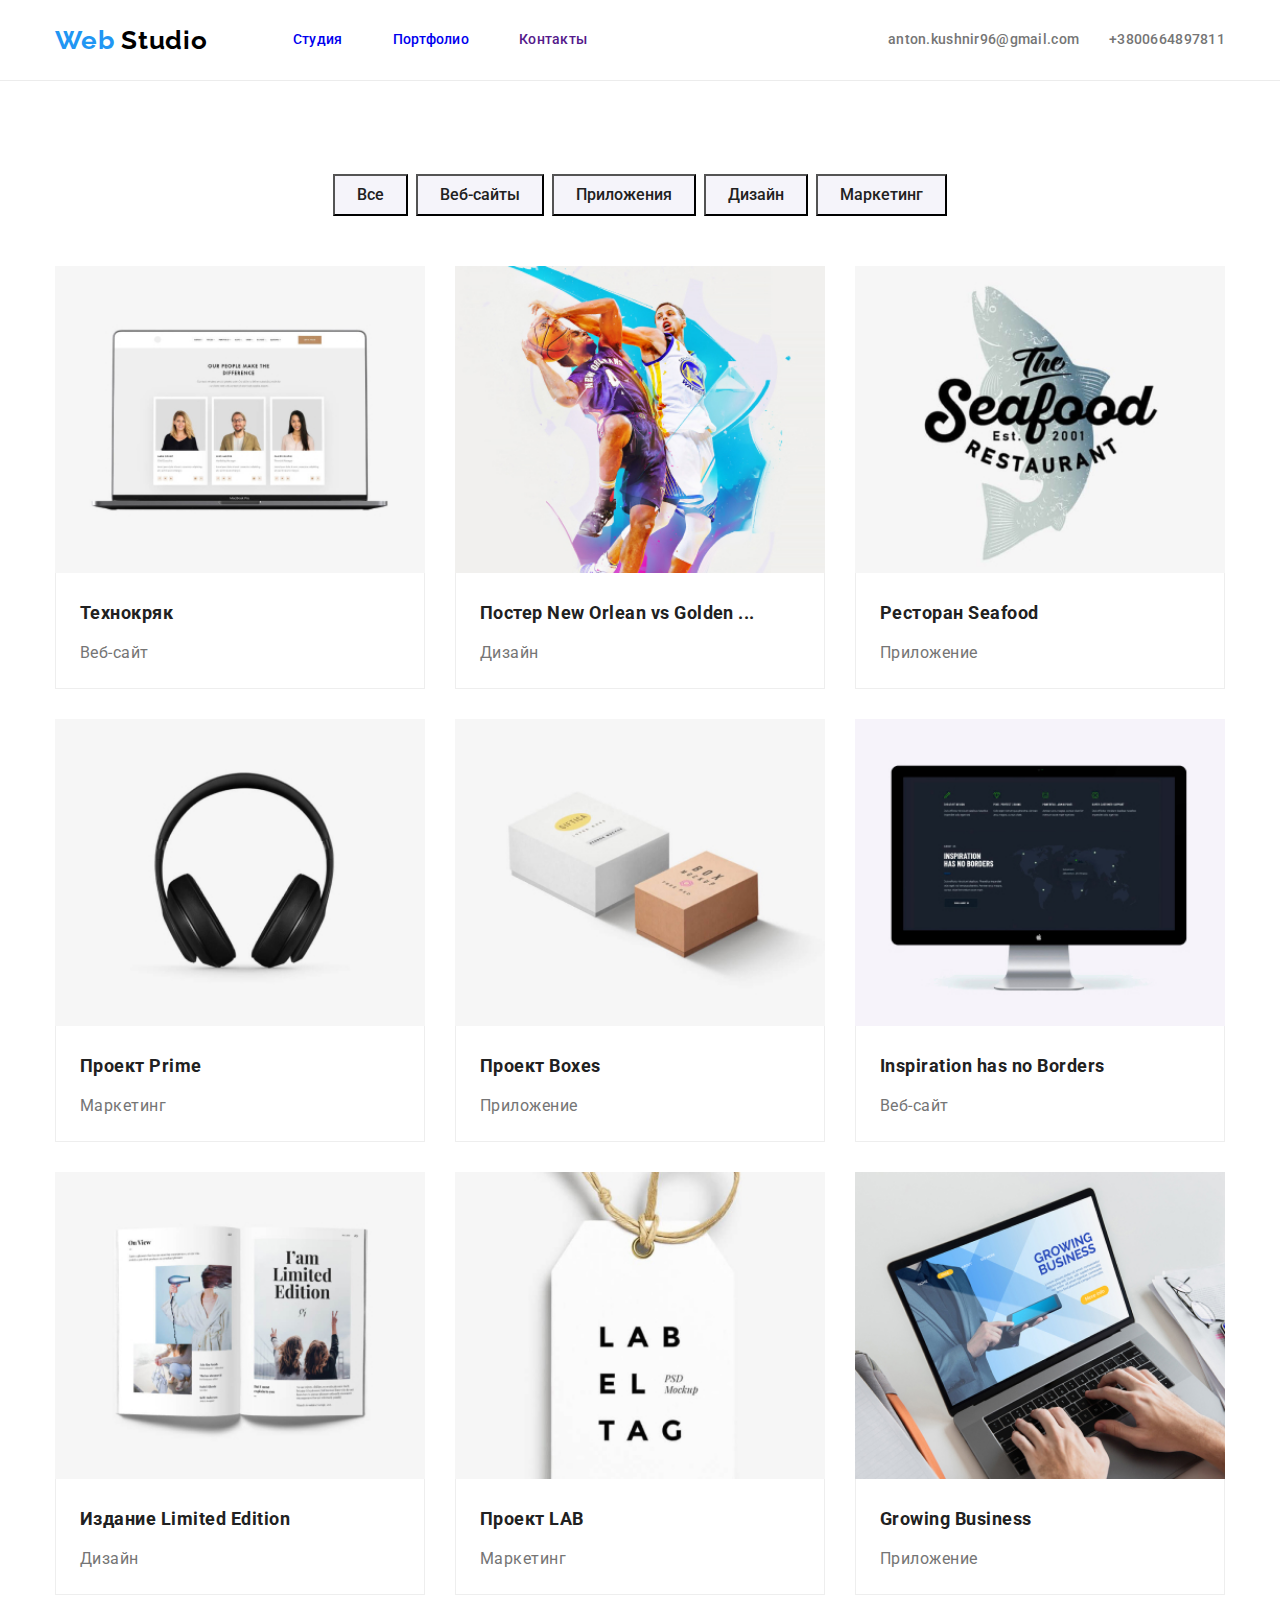
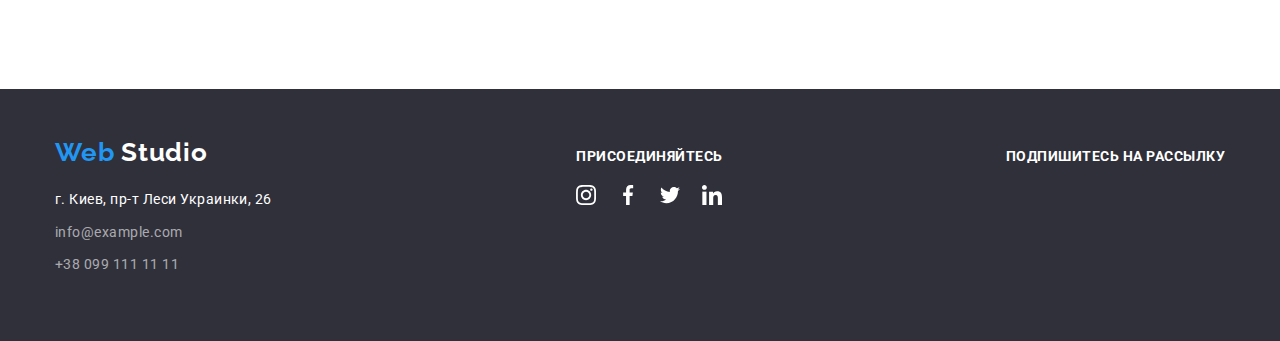
==== portfolio.html @ 488b1197 "commit header icon" ====
<!DOCTYPE html>
<html lang="ru">
  <head>
    <meta charset="UTF-8" />
    <meta name="viewport" content="width=device-width, initial-scale=1.0" />
    <title>Portfolio — WebStudio</title>
    <link
      href="https://fonts.googleapis.com/css2?family=Raleway:wght@700&family=Roboto:wght@400;500;700;900&display=swap"
      rel="stylesheet"
    />
    <link rel="stylesheet" href="./css/normalize.css" />
    <link rel="stylesheet" href="./css/style.css" />
  </head>
  <body>
    <header>
      <div class="container">
        <nav class="navigation">
          <a class="logo" href="./index.html" lang="en">
            Web <span class="logo-span">Studio</span>
          </a>
          <ul class="list navigation-list">
            <li class="item">
              <a class="navigation-items" href="./index.html">Студия</a>
            </li>
            <li class="item">
              <a class="navigation-items" href="portfolio.html">Портфолио</a>
            </li>
            <li class="item">
              <a class="navigation-items" href="">Контакты</a>
            </li>
          </ul>
        </nav>
        <ul class="list header-contacts-list">
          <li class="item">
            <a class="header-contacts" href="mailto:antonkushnir96@gmail.com">
              anton.kushnir96@gmail.com
            </a>
          </li>
          <li class="item">
            <a class="header-contacts" href="tel:+3800664897811">
              +3800664897811
            </a>
          </li>
        </ul>
      </div>
    </header>
    <main class="container">
      <section class="nav-button">
        <h1 hidden>Примеры работ.</h1>
        <ul class="list button-list">
          <li class="item">
            <button class="secondary-button" type="button">Все</button>
          </li>
          <li class="item">
            <button class="secondary-button" type="button">Веб-сайты</button>
          </li>
          <li class="item">
            <button class="secondary-button" type="button">Приложения</button>
          </li>
          <li class="item">
            <button class="secondary-button" type="button">Дизайн</button>
          </li>
          <li class="item">
            <button class="secondary-button" type="button">Маркетинг</button>
          </li>
        </ul>
      </section>
      <section class="portfolio-item">
        <ul class="list card-portfolio">
          <li class="card">
            <a href="">
              <img
                src="./image/portfolio.jpg"
                alt="Лого проекта"
                width="370"
                height="294"
              />
              <div class="bottom-card">
                <h2 class="portfolio-section">Технокряк</h2>
                <p class="portfolio-description">Веб-сайт</p>
              </div>
              <p class="detailed-description" hidden>
                Технокряк это современная площадка распространения коронавируса.
                Компании используют эту платформу для цифрового шпионажа и атак
                на защищённые сервера конкурентов.
              </p>
            </a>
          </li>
          <li class="card">
            <a href="">
              <img
                src="./image/portfolio2.jpg"
                alt="Лого проекта"
                width="370"
                height="294"
              />
              <div class="bottom-card">
                <h2 class="portfolio-section">
                  Постер <span lang="en">New Orlean vs Golden ...</span>
                </h2>
                <p class="portfolio-description">Дизайн</p>
              </div>
              <p class="detailed-description" hidden>
                Технокряк это современная площадка распространения коронавируса.
                Компании используют эту платформу для цифрового шпионажа и атак
                на защищённые сервера конкурентов.
              </p>
            </a>
          </li>
          <li class="card">
            <a href="">
              <img
                src="./image/portfolio3.jpg"
                alt="Лого проекта"
                width="370"
                height="294"
              />
              <div class="bottom-card">
                <h2 class="portfolio-section">
                  Ресторан <span lang="en">Seafood</span>
                </h2>
                <p class="portfolio-description">Приложение</p>
              </div>
              <p class="detailed-description" hidden>
                Технокряк это современная площадка распространения коронавируса.
                Компании используют эту платформу для цифрового шпионажа и атак
                на защищённые сервера конкурентов.
              </p>
            </a>
          </li>
          <li class="card">
            <a href="">
              <img
                src="./image/portfolio4.jpg"
                alt="Лого проекта"
                width="370"
                height="294"
              />
              <div class="bottom-card">
                <h2 class="portfolio-section">
                  Проект <span lang="en">Prime</span>
                </h2>
                <p class="portfolio-description">Маркетинг</p>
              </div>
              <p class="detailed-description" hidden>
                Технокряк это современная площадка распространения коронавируса.
                Компании используют эту платформу для цифрового шпионажа и атак
                на защищённые сервера конкурентов.
              </p>
            </a>
          </li>
          <li class="card">
            <a href="">
              <img
                src="./image/portfolio5.jpg"
                alt="Лого проекта"
                width="370"
                height="294"
              />
              <div class="bottom-card">
                <h2 class="portfolio-section">
                  Проект <span lang="en">Boxes</span>
                </h2>
                <p class="portfolio-description">Приложение</p>
              </div>
              <p class="detailed-description" hidden>
                Технокряк это современная площадка распространения коронавируса.
                Компании используют эту платформу для цифрового шпионажа и атак
                на защищённые сервера конкурентов.
              </p>
            </a>
          </li>
          <li class="card">
            <a href="">
              <img
                src="./image/portfolio6.jpg"
                alt="Лого проекта"
                width="370"
                height="294"
              />
              <div class="bottom-card">
                <h2 class="portfolio-section">
                  <span lang="en">Inspiration has no Borders</span>
                </h2>
                <p class="portfolio-description">Веб-сайт</p>
              </div>
              <p class="detailed-description" hidden>
                Технокряк это современная площадка распространения коронавируса.
                Компании используют эту платформу для цифрового шпионажа и атак
                на защищённые сервера конкурентов.
              </p>
            </a>
          </li>
          <li class="card">
            <a href="">
              <img
                src="./image/portfolio7.jpg"
                alt="Лого проекта"
                width="370"
                height="294"
              />
              <div class="bottom-card">
                <h2 class="portfolio-section">
                  Издание <span lang="en">Limited Edition</span>
                </h2>
                <p class="portfolio-description">Дизайн</p>
              </div>
              <p class="detailed-description" hidden>
                Технокряк это современная площадка распространения коронавируса.
                Компании используют эту платформу для цифрового шпионажа и атак
                на защищённые сервера конкурентов.
              </p>
            </a>
          </li>
          <li class="card">
            <a href="">
              <img
                src="./image/portfolio8.jpg"
                alt="Лого проекта"
                width="370"
                height="294"
              />
              <div class="bottom-card">
                <h2 class="portfolio-section">
                  Проект <span lang="en">LAB</span>
                </h2>
                <p class="portfolio-description">Маркетинг</p>
              </div>
              <p class="detailed-description" hidden>
                Технокряк это современная площадка распространения коронавируса.
                Компании используют эту платформу для цифрового шпионажа и атак
                на защищённые сервера конкурентов.
              </p>
            </a>
          </li>
          <li class="card">
            <a href="">
              <img
                src="./image/portfolio9.jpg"
                alt="Лого проекта"
                width="370"
                height="294"
              />
              <div class="bottom-card">
                <h2 class="portfolio-section">
                  <span lang="en">Growing Business</span>
                </h2>
                <p class="portfolio-description">Приложение</p>
              </div>
              <p class="detailed-description" hidden>
                Технокряк это современная площадка распространения коронавируса.
                Компании используют эту платформу для цифрового шпионажа и атак
                на защищённые сервера конкурентов.
              </p>
            </a>
          </li>
        </ul>
      </section>
    </main>
    <footer>
      <div class="container">
        <div>
          <a class="logo link-logo" href="/index.html" lang="en">
            Web <span class="footer-logo"> Studio </span>
          </a>
          <ul class="list">
            <li class="footer-items">
              <address>
                <a class="city-address" href=""
                  >г. Киев, пр-т Леси Украинки, 26
                </a>
              </address>
            </li>
            <li class="footer-items">
              <address>
                <a class="footer-contacts" href="mailto:">info@example.com</a>
              </address>
            </li>
            <li class="footer-items">
              <address>
                <a class="footer-contacts" href="tel:+380991111111"
                  >+38 099 111 11 11</a
                >
              </address>
            </li>
          </ul>
        </div>
        <div>
          <b class="join-in">Присоединяйтесь</b>
          <ul class="list join-in-list">
            <li>
              <a href=""
                ><img src="./image/instagram2.svg" alt="инстаграм-иконка"
              /></a>
            </li>
            <li>
              <a href=""
                ><img src="./image/facebook1.svg" alt="фейсбук-иконка"
              /></a>
            </li>
            <li>
              <a href=""
                ><img src="./image/twitter1.svg" alt="твиттер-иконка"
              /></a>
            </li>
            <li>
              <a href=""
                ><img src="./image/linkedin1.svg" alt="линкедин-иконка"
              /></a>
            </li>
          </ul>
        </div>
        <div><b class="join-in">Подпишитесь на рассылку</b></div>
      </div>
    </footer>
  </body>
</html>
---- css/style.css ----
html {
  box-sizing: border-box;
}

*,
*::before,
*::after {
  box-sizing: inherit;
}

:root {
  --primary-text-color: #212121;
  --secondary-text-color: #000000;
  --white-color: #ffffff;
  --hover-color: #2196f3;
  --title-text-color: #757575;
  --footer-contacts-color: rgba(255, 255, 255, 0.6);
  --footer-background-color: #2f303a;
  --section-background-color: #f5f4fa;
  --our-team-background-color: #afb1b8;
}

.container {
  width: 1200px;
  padding-left: 15px;
  padding-right: 15px;
  margin-left: auto;
  margin-right: auto;
}

.navigation,
.navigation-list,
.header-contacts-list {
  display: flex;
}
header {
  border-bottom: 1px solid #ececec;
}
nav {
  align-items: center;
}

header .container {
  display: flex;
  justify-content: space-between;
  align-items: center;
  height: 80px;
}
.navigation-list .item:not(:last-child) {
  margin-right: 50px;
}

.header-contacts-list .item:not(:last-child) {
  margin-right: 30px;
}

.main-hero {
  height: 600px;
  padding-top: 200px;
  padding-bottom: 200px;
}

body {
  font-family: roboto, sans-serif;
  letter-spacing: 0.03em;
  background-color: var(--white-color);
}
a {
  text-decoration: none;
  display: block;
}

img {
  display: block;
  max-width: 100%;
  height: auto;
}

h1,
h2,
h3,
p {
  margin-top: 0;
  margin-bottom: 0;
}

.list {
  list-style-type: none;
  margin: 0;
  padding: 0;
}

/* ЛОГО */

.logo {
  margin-right: 85px;
  color: var(--hover-color);
  font-family: Raleway;
  font-weight: 700;
  font-size: 26px;
  line-height: 1.19;
  letter-spacing: 0.03em;
}

.logo-span {
  color: var(--secondary-text-color);
}

/* НАВИГАЦИЯ */

.navigation {
  color: var(--secondary-text-color);
  font-weight: 500;
  font-size: 14px;
  line-height: 1.14;
  letter-spacing: 0.02em;
}

.navigation-items:hover,
.navigation-items:focus {
  color: var(--hover-color);
}

/* ДЛЯ ПОДЧЕРКИВАНИЯ НАВИГАЦИИ */
/* .navigation-items:hover::after,
.navigation-items:focus::after {
  color: var(--hover-color);
} */

/* КОНТАКТЫ ШАПКИ */

.header-contacts {
  color: var(--title-text-color);
  font-weight: 500;
  font-size: 14px;
  line-height: 1.14;
  letter-spacing: 0.02em;
}

.header-contacts:hover,
.header-contacts:focus {
  color: var(--hover-color);
}

.mail,
.phone {
  display: flex;
  align-items: center;
}

.phone::before {
  display: block;
  content: "";
  width: 10px;
  height: 15px;
  margin-right: 10px;
  background-image: url(../image/smartphone.svg);
  background-repeat: no-repeat;
}

.mail::before {
  display: block;
  content: "";
  width: 16px;
  height: 12px;
  margin-right: 10px;
  background-image: url(../image/envelope.svg);
  background-repeat: no-repeat;
}

.mail:hover::before,
.mail:focus::before {
  background-image: url(../image/envelope_hover.svg);
  display: block;
  content: "";
  width: 16px;
  height: 12px;
  margin-right: 10px;
  background-repeat: no-repeat;
}

.phone:hover::before,
.phone:focus::before {
  background-image: url(../image/smartphone_hover.svg);
  display: block;
  content: "";
  width: 10px;
  height: 15px;
  margin-right: 10px;
  background-repeat: no-repeat;
}

/* ГЛАВНЫЙ ЗАГОЛОВОК */

.hero-title {
  color: var(--white-color);
  font-weight: 900;
  font-size: 44px;
  line-height: 1.36;
  text-align: center;
  letter-spacing: 0.06em;
  text-transform: uppercase;
  margin-bottom: 30px;
}

/* ГЛАВНАЯ КНОПКА */

.primery-button {
  color: var(--white-color);
  background-color: var(--hover-color);
  font-weight: 700;
  font-size: 16px;
  line-height: 1.88;
  display: flex;
  align-items: center;
  text-align: center;
  letter-spacing: 0.06em;
  margin-left: auto;
  margin-right: auto;
  padding-top: 10px;
  padding-bottom: 10px;
  padding-left: 32px;
  padding-right: 32px;
}

/* О НАС */
.about-us {
  padding-top: 94px;
  padding-bottom: 94px;
}
.about-us-list {
  display: flex;
  justify-content: space-between;
}
.about-us-list .item {
  width: 270px;
  height: 251px;
}

.about-us-img {
  background-color: var(--section-background-color);
  height: 120px;
  width: 270px;
  margin-bottom: 30px;
  padding: 25px 100px;
}
.title-about-us {
  margin-bottom: 10px;
  color: var(--primery-text-color);
  font-weight: 700;
  font-size: 14px;
  line-height: 1.14;
  text-transform: uppercase;
}

.text-about-us {
  color: var(--title-text-color);
  font-size: 14px;
  line-height: 1.71;
}

/* ЧЕМ МЫ ЗАНИМАЕМСЯ */

.what-we-do {
  padding-bottom: 94px;
}
.what-we-do-list {
  display: flex;
  justify-content: space-between;
}
.title-services {
  height: 70px;
  background-color: #2f303a;
  color: var(--white-color);
  font-weight: 700;
  font-size: 14px;
  line-height: 1.14;
  text-align: center;
  text-transform: uppercase;
  padding-top: 27px;
}
/* НАША КОМАНДА */

.our-team-section {
  background-color: var(--section-background-color);
  padding-top: 94px;
  padding-bottom: 94px;
}

.our-team-list {
  display: flex;
  justify-content: space-between;
}
.our-team-card {
  padding-top: 30px;
  padding-bottom: 24px;
  background-color: #fff;
}
.social-items {
  display: flex;
  justify-content: center;
}

.social-items .item:not(:last-child) {
  margin-right: 34px;
}

.our-team-list .card {
  width: 270 px;
}

/* НАШИ КЛИЕНТЫ */

.our-clients {
  padding-top: 94px;
  padding-bottom: 94px;
}

.clients-list {
  display: flex;
  justify-content: space-between;
}

.clients-item {
  border: 1px solid var(--our-team-background-color);
  width: 170px;
  height: 90px;
  padding-top: 20px;
}

.partners {
  margin-left: auto;
  margin-right: auto;
}

/* ЗАГОЛОВКИ СТРАНИЦЫ */

.main-title {
  color: var(--primery-text-color);
  font-weight: 700;
  font-size: 36px;
  line-height: 1.17;
  text-align: center;
  margin-bottom: 50px;
}

/* ИМЕНА КОМАНДЫ */

.name {
  color: var(--primary-text-color);
  font-weight: 500;
  font-size: 16px;
  line-height: 1.19;
  text-align: center;

  margin-bottom: 10px;
}

/* ДОЛЖНОСТИ КОМАНДЫ */

.profession {
  color: var(--title-text-color);
  font-size: 16px;
  line-height: 1.19;
  text-align: center;
  margin-bottom: 28px;
}

/* ФУТЕР */
.link-logo {
  margin-bottom: 20px;
}

.join-in {
  display: block;
  margin-bottom: 20px;
}

.footer-items:not(:last-child) {
  margin-bottom: 9px;
}

.footer-logo {
  color: var(--white-color);
}

.join-in-list {
  display: flex;
  justify-content: space-between;
}

footer {
  background-color: var(--footer-background-color);
  height: 252px;
  padding-top: 48px;
}

footer .container {
  display: flex;
  justify-content: space-between;
  align-items: baseline;
}
/* АДРЕС В ФУТЕРЕ */

.city-address {
  color: var(--white-color);
  font-style: normal;
  font-size: 14px;
  line-height: 1.71;
}
/* КОНТАКТЫ В ФУТЕРЕ */

.footer-contacts {
  color: var(--footer-contacts-color);
  font-style: normal;
  font-size: 14px;
  line-height: 1.71;
}

.join-in {
  color: var(--white-color);
  font-family: Roboto;
  font-weight: 700;
  font-size: 14px;
  line-height: 1.14;
  text-transform: uppercase;
}

/* ПОРТФОЛИО */
.button-list {
  display: flex;
  justify-content: center;
}

.nav-button {
  padding-top: 93px;
  padding-bottom: 50px;
}
/* КНОПКИ-ФИЛЬТРЫ */

.button-list .item:not(:last-child) {
  margin-right: 8px;
}

.secondary-button {
  color: var(--primary-text-color);
  background-color: var(--section-background-color);
  font-weight: 500;
  font-size: 16px;
  line-height: 1.63;
  text-align: center;
  padding-top: 6px;
  padding-bottom: 6px;
  padding-left: 22px;
  padding-right: 22px;
}

.secondary-button:hover,
.secondary-button:focus {
  color: var(--white-color);
  background-color: var(--hover-color);
}

/* ПРИМЕРЫ РАБОТ, ПОРТФОЛИО */

.card-portfolio {
  display: flex;
  flex-wrap: wrap;
  justify-content: space-between;
}

/* .card-portfolio .card {
  width: calc((100%-60px) / 3);
} */

.card-portfolio .card:not(:nth-last-child(-n + 3)) {
  margin-bottom: 30px;
}
/* .card-portfolio .card:nth-last-child(-n + 3) {
  margin-bottom: 94px;
} */
.portfolio-item {
  padding-bottom: 94px;
}

.bottom-card {
  border-right: 1px solid #eeeeee;
  border-bottom: 1px solid #eeeeee;
  border-left: 1px solid #eeeeee;
  padding: 20px 24px;
}
/* ЗАГОЛОВОК */

.portfolio-section {
  color: var(--primary-text-color);
  font-weight: 700;
  font-size: 18px;
  line-height: 2.25;
  margin-bottom: 4px;
}

.portfolio-description {
  color: var(--title-text-color);
  font-size: 16px;
  line-height: 1.88;
}
.detailed-description {
  color: var(--white-color);
  font-size: 18px;
  line-height: 1.6;
}
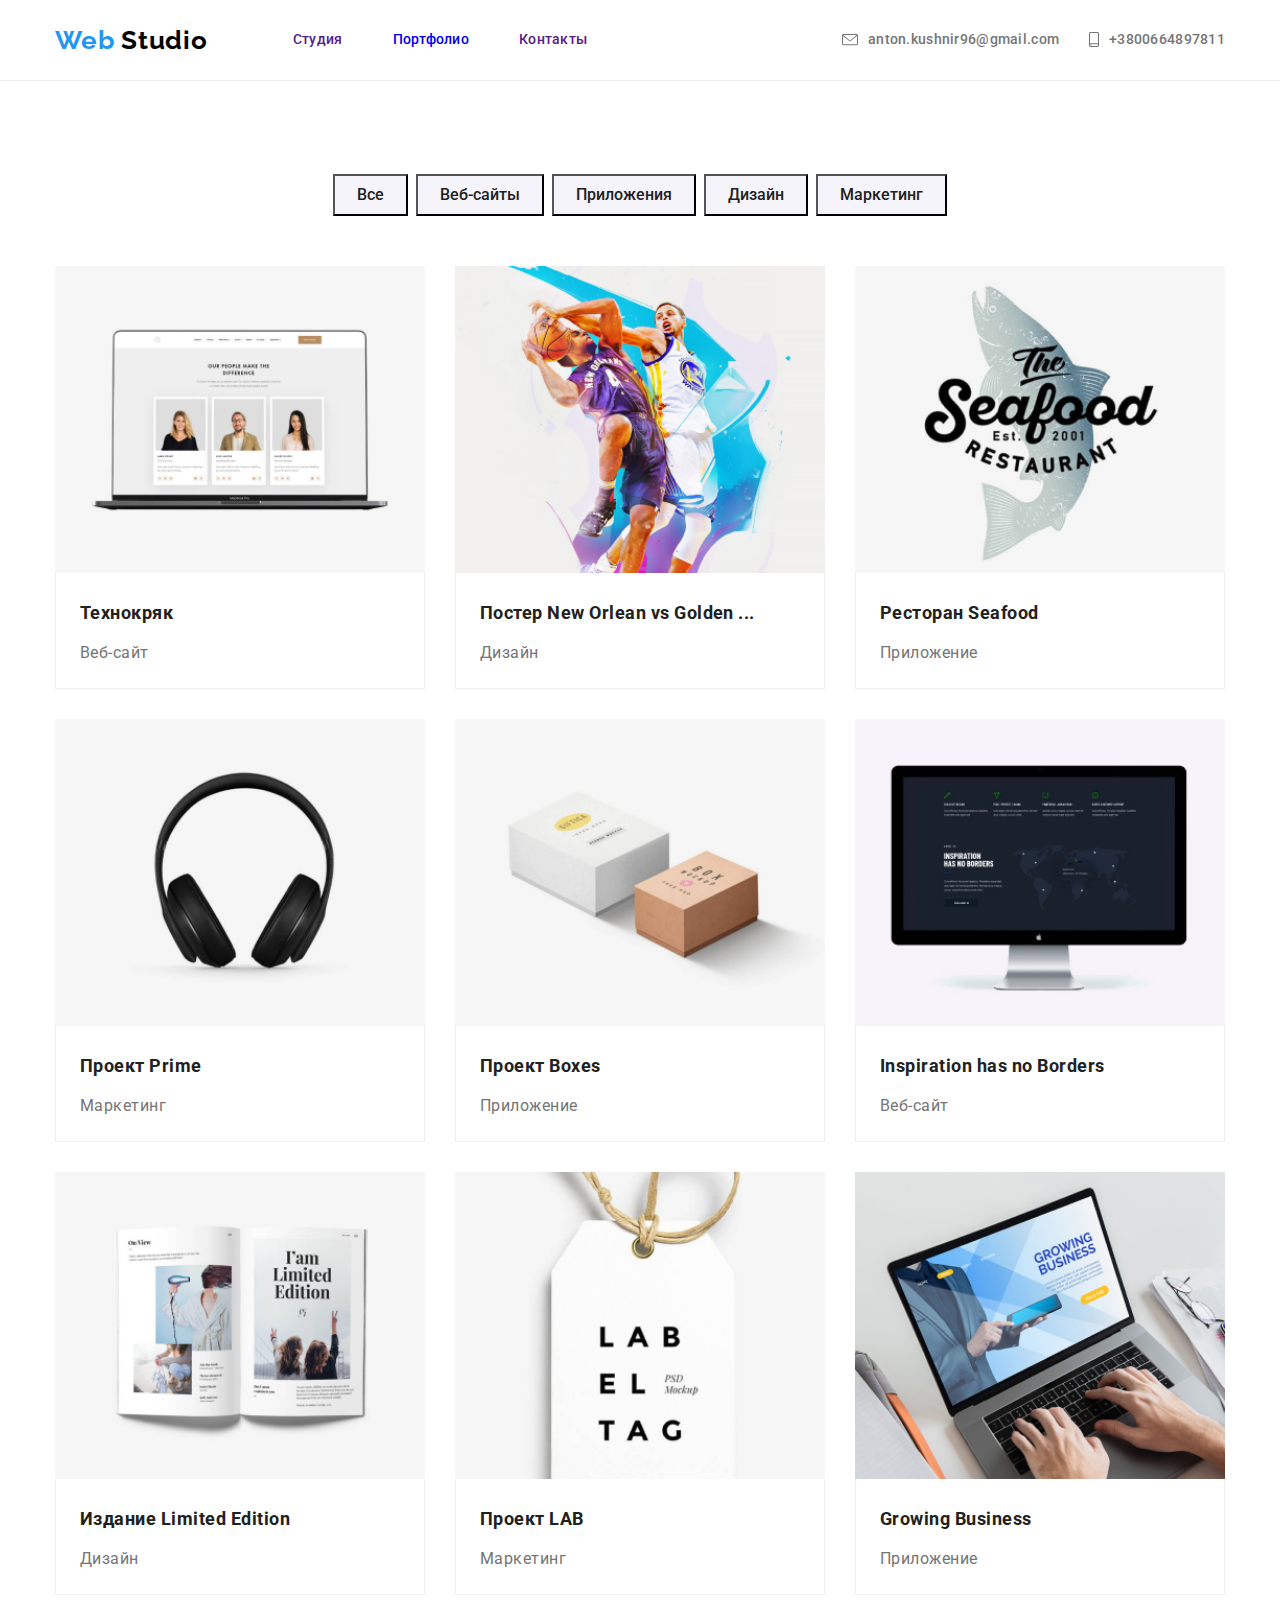
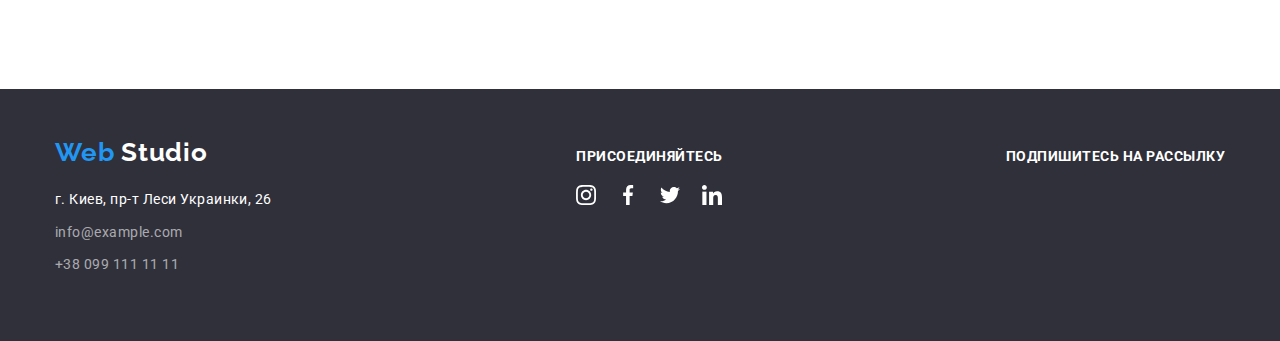
==== commit 6c787f2f: "background-image hero+gradient" ====
--- a/portfolio.html
+++ b/portfolio.html
@@ -19,9 +19,7 @@
             Web <span class="logo-span">Studio</span>
           </a>
           <ul class="list navigation-list">
-            <li class="item">
-              <a class="navigation-items" href="./index.html">Студия</a>
-            </li>
+            <li class="item"><a class="navigation-items" href="">Студия</a></li>
             <li class="item">
               <a class="navigation-items" href="portfolio.html">Портфолио</a>
             </li>
@@ -32,14 +30,17 @@
         </nav>
         <ul class="list header-contacts-list">
           <li class="item">
-            <a class="header-contacts" href="mailto:antonkushnir96@gmail.com">
+            <a
+              class="header-contacts mail"
+              href="mailto:antonkushnir96@gmail.com"
+            >
               anton.kushnir96@gmail.com
             </a>
           </li>
           <li class="item">
-            <a class="header-contacts" href="tel:+3800664897811">
-              +3800664897811
-            </a>
+            <a class="header-contacts phone" href="tel:+3800664897811"
+              >+3800664897811</a
+            >
           </li>
         </ul>
       </div>
--- a/css/style.css
+++ b/css/style.css
@@ -202,7 +202,15 @@
   text-transform: uppercase;
   margin-bottom: 30px;
 }
-
+.main-hero {
+  background-image: linear-gradient(
+      rgba(47, 48, 58, 0.8),
+      rgba(47, 48, 58, 0.8)
+    ),
+    url(../image/Header_img.jpg);
+  background-repeat: no-repeat;
+  background-size: cover;
+}
 /* ГЛАВНАЯ КНОПКА */
 
 .primery-button {
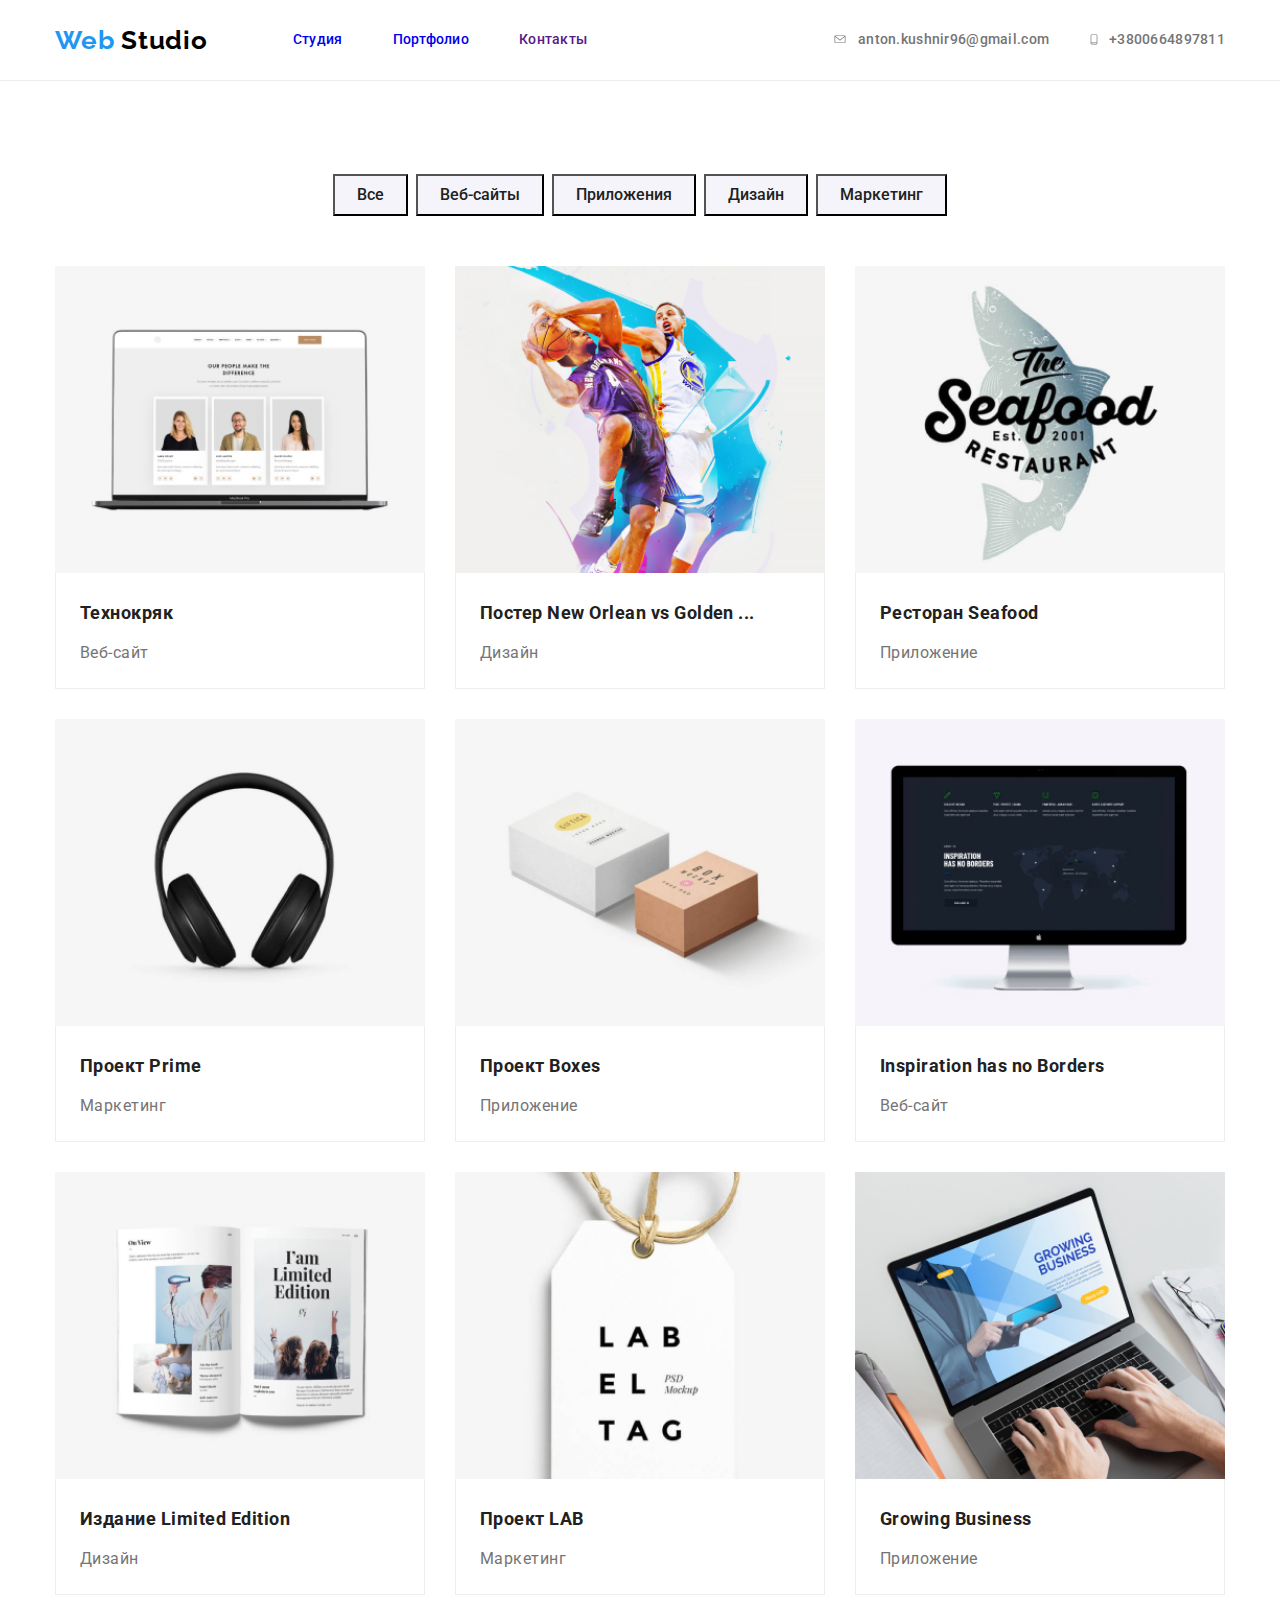
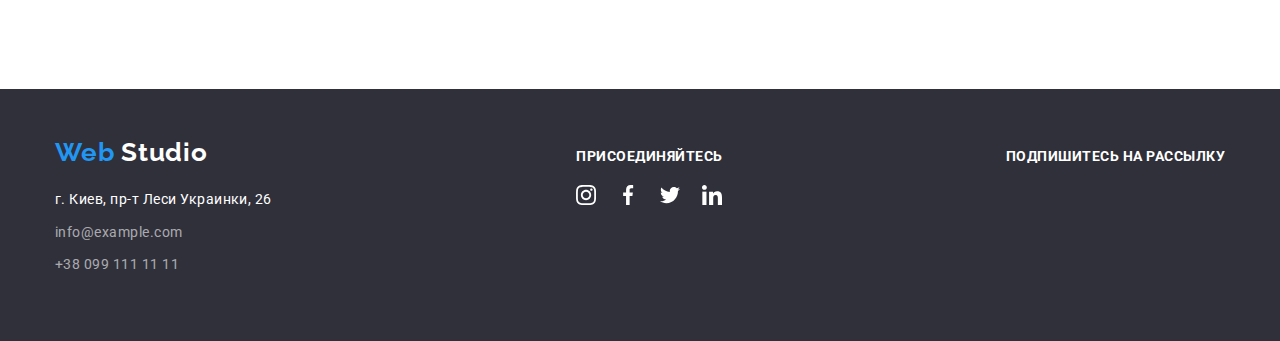
==== commit 5b92e888: "Векторная графика, создание спрайтов для иконок" ====
--- a/portfolio.html
+++ b/portfolio.html
@@ -19,7 +19,9 @@
             Web <span class="logo-span">Studio</span>
           </a>
           <ul class="list navigation-list">
-            <li class="item"><a class="navigation-items" href="">Студия</a></li>
+            <li class="item">
+              <a class="navigation-items" href="./index.html">Студия</a>
+            </li>
             <li class="item">
               <a class="navigation-items" href="portfolio.html">Портфолио</a>
             </li>
@@ -32,15 +34,20 @@
           <li class="item">
             <a
               class="header-contacts mail"
-              href="mailto:antonkushnir96@gmail.com"
-            >
-              anton.kushnir96@gmail.com
-            </a>
-          </li>
-          <li class="item">
-            <a class="header-contacts phone" href="tel:+3800664897811"
-              >+3800664897811</a
-            >
+              href="mailto:anton.kushnir96@gmail.com"
+              ><svg class="header-contacts-svg" width="16" height="11">
+                <use href="./css/sprite.svg#icon-envelope"></use>
+              </svg>
+              <span class="test">anton.kushnir96@gmail.com</span>
+            </a>
+          </li>
+          <li class="item">
+            <a class="header-contacts phone" href="tel:+3800664897811">
+              <svg class="header-contacts-svg" width="10" height="15">
+                <use href="./css/sprite.svg#icon-smartphone"></use>
+              </svg>
+              <span class="test">+3800664897811</span>
+            </a>
           </li>
         </ul>
       </div>
--- a/css/style.css
+++ b/css/style.css
@@ -33,6 +33,16 @@
 .header-contacts-list {
   display: flex;
 }
+.navigation-items {
+  display: flex;
+  flex-direction: column;
+}
+
+.navigation-items:hover::after {
+  content: "";
+  height: 4px;
+  background-color: black;
+}
 header {
   border-bottom: 1px solid #ececec;
 }
@@ -142,7 +152,23 @@
   color: var(--hover-color);
 }
 
-.mail,
+.header-contacts-list .item {
+  display: flex;
+}
+.header-contacts {
+  margin-left: 10px;
+  display: flex;
+  align-items: center;
+}
+.header-contacts-svg {
+  fill: var(--title-text-color);
+  margin-right: 10px;
+}
+.header-contacts:hover .header-contacts-svg {
+  fill: var(--hover-color);
+}
+
+/* .mail,
 .phone {
   display: flex;
   align-items: center;
@@ -188,7 +214,7 @@
   height: 15px;
   margin-right: 10px;
   background-repeat: no-repeat;
-}
+} */
 
 /* ГЛАВНЫЙ ЗАГОЛОВОК */
 
@@ -303,18 +329,52 @@
   padding-top: 30px;
   padding-bottom: 24px;
   background-color: #fff;
+  border-radius: 0px 0px 4px 4px;
 }
 .social-items {
   display: flex;
   justify-content: center;
 }
-
+.social-items .items {
+  border-radius: 50%;
+  background-color: black;
+}
 .social-items .item:not(:last-child) {
-  margin-right: 34px;
+  margin-right: 10px;
+}
+
+.social-list-icon {
+  display: flex;
+  border-radius: 50%;
+  width: 44px;
+  height: 44px;
+}
+
+.social-list-icon .social-list-svg {
+  margin: auto;
 }
 
 .our-team-list .card {
   width: 270 px;
+  background-color: var(--white-color);
+  box-shadow: 0px 2px 1px rgba(0, 0, 0, 0.2), 0px 1px 1px rgba(0, 0, 0, 0.14),
+    0px 1px 3px rgba(0, 0, 0, 0.12);
+  border-radius: 0px 0px 4px 4px;
+}
+
+.social-list-svg {
+  fill: var(--our-team-background-color);
+}
+
+.social-list-icon:hover .social-list-svg {
+  fill: var(--white-color);
+}
+
+.social-list-icon:hover {
+  background-color: var(--hover-color);
+  width: 44px;
+  height: 44px;
+  border-radius: 50%;
 }
 
 /* НАШИ КЛИЕНТЫ */
@@ -371,7 +431,7 @@
   font-size: 16px;
   line-height: 1.19;
   text-align: center;
-  margin-bottom: 28px;
+  margin-bottom: 16px;
 }
 
 /* ФУТЕР */
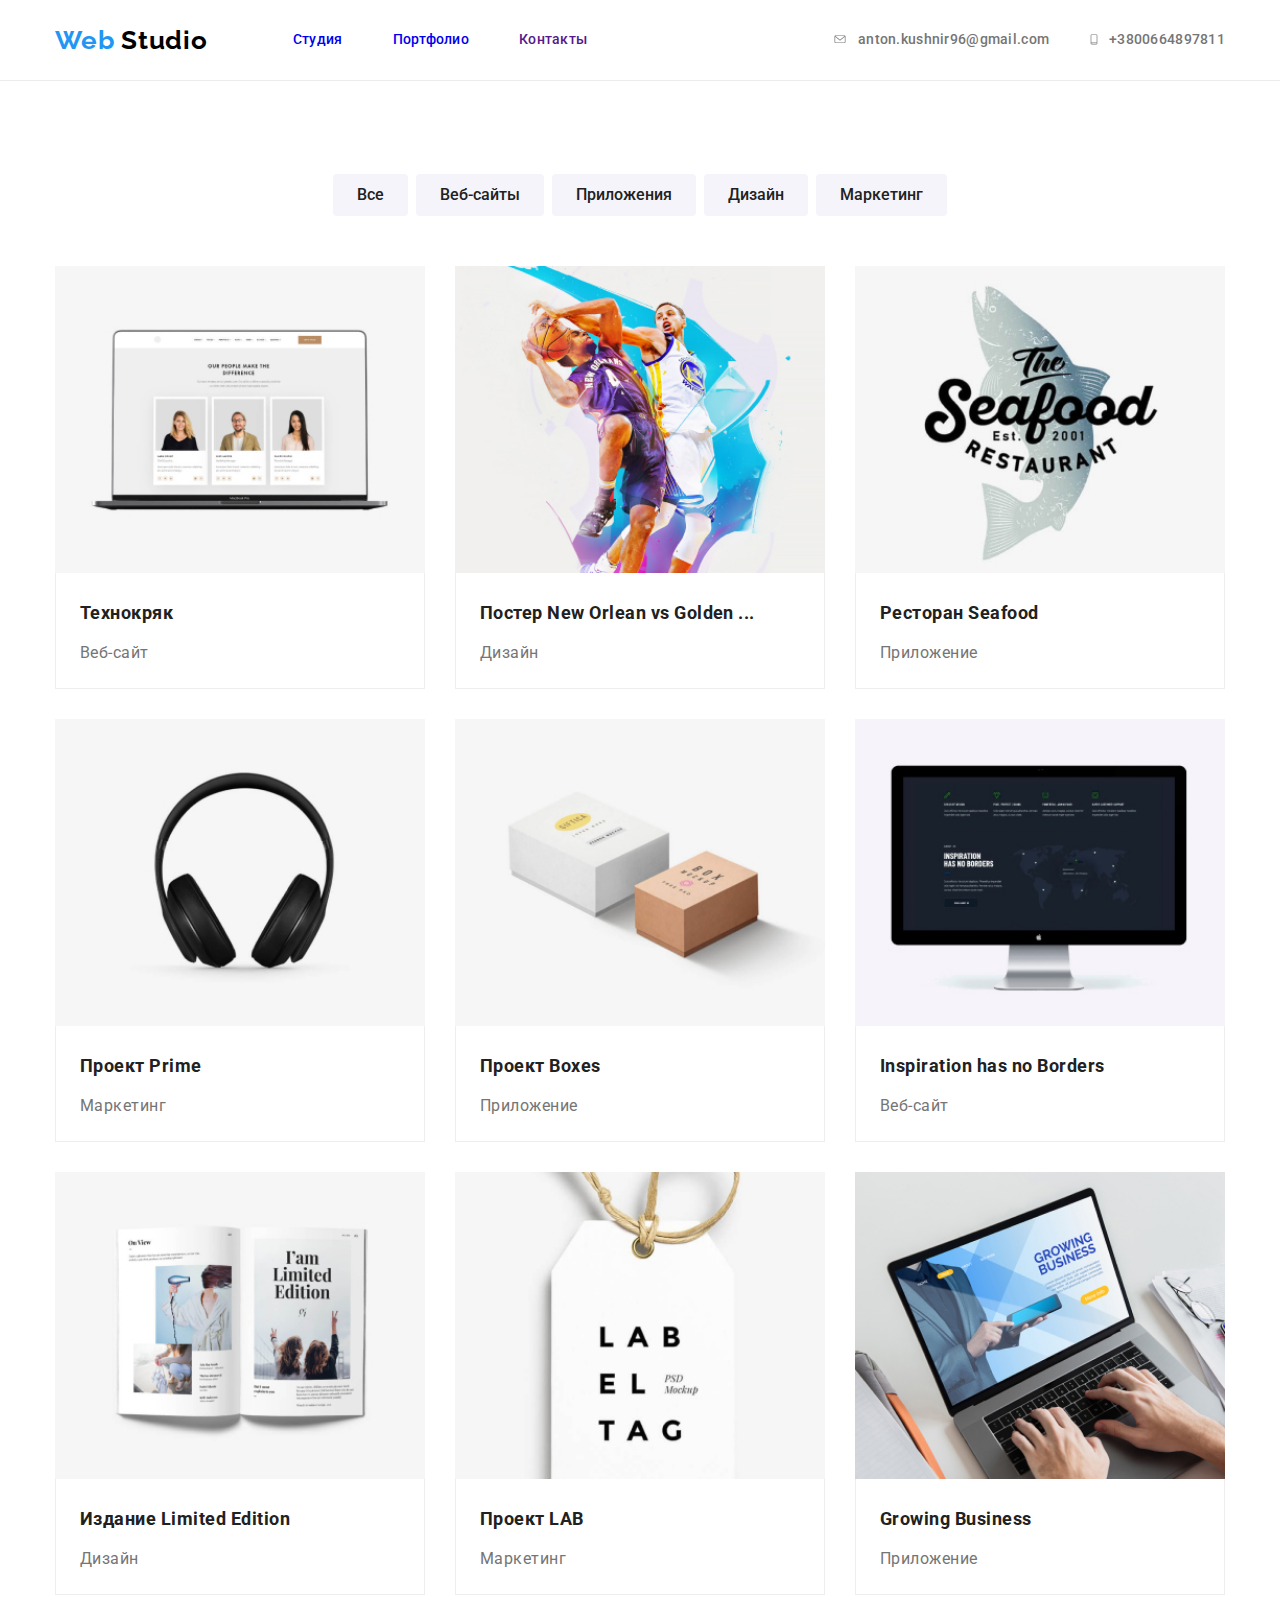
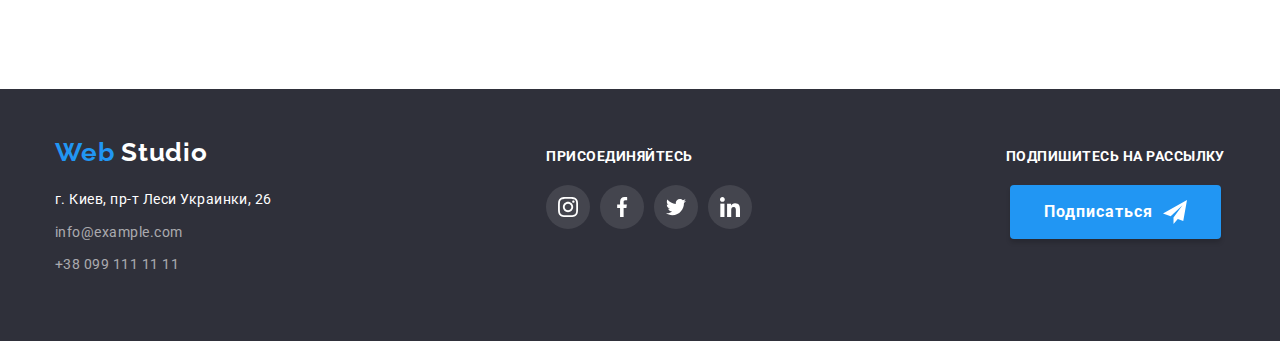
==== commit a57d3ea4: "final hw4" ====
--- a/portfolio.html
+++ b/portfolio.html
@@ -297,28 +297,44 @@
           <b class="join-in">Присоединяйтесь</b>
           <ul class="list join-in-list">
             <li>
-              <a href=""
-                ><img src="./image/instagram2.svg" alt="инстаграм-иконка"
-              /></a>
+              <a class="footer-social-icon" href=""
+                ><svg class="footer-icon-svg" width="20" height="20">
+                  <use href="./css/sprite.svg#icon-instagram21"></use>
+                </svg>
+              </a>
             </li>
             <li>
-              <a href=""
-                ><img src="./image/facebook1.svg" alt="фейсбук-иконка"
-              /></a>
+              <a class="footer-social-icon" href=""
+                ><svg class="footer-icon-svg" width="20" height="20">
+                  <use href="./css/sprite.svg#icon-facebook11"></use>
+                </svg>
+              </a>
             </li>
             <li>
-              <a href=""
-                ><img src="./image/twitter1.svg" alt="твиттер-иконка"
-              /></a>
+              <a class="footer-social-icon" href=""
+                ><svg class="footer-icon-svg" width="20" height="20">
+                  <use href="./css/sprite.svg#icon-twitter11"></use>
+                </svg>
+              </a>
             </li>
             <li>
-              <a href=""
-                ><img src="./image/linkedin1.svg" alt="линкедин-иконка"
-              /></a>
+              <a class="footer-social-icon" href="">
+                <svg class="footer-icon-svg" width="20" height="20">
+                  <use href="./css/sprite.svg#icon-linkedin11"></use>
+                </svg>
+              </a>
             </li>
           </ul>
         </div>
-        <div><b class="join-in">Подпишитесь на рассылку</b></div>
+        <div>
+          <b class="join-in">Подпишитесь на рассылку</b>
+          <button class="primery-button" type="button">
+            <span class="footer-text-button">Подписаться</span>
+            <svg class="footer-button-icon" width="24" height="24">
+              <use href="./css/sprite.svg#telegram"></use>
+            </svg>
+          </button>
+        </div>
       </div>
     </footer>
   </body>
--- a/css/style.css
+++ b/css/style.css
@@ -38,11 +38,11 @@
   flex-direction: column;
 }
 
-.navigation-items:hover::after {
+/* .navigation-items:hover::after {
   content: "";
   height: 4px;
   background-color: black;
-}
+} */
 header {
   border-bottom: 1px solid #ececec;
 }
@@ -164,7 +164,8 @@
   fill: var(--title-text-color);
   margin-right: 10px;
 }
-.header-contacts:hover .header-contacts-svg {
+.header-contacts:hover .header-contacts-svg,
+.header-contacts:focus .header-contacts-svg {
   fill: var(--hover-color);
 }
 
@@ -255,6 +256,10 @@
   padding-bottom: 10px;
   padding-left: 32px;
   padding-right: 32px;
+  box-shadow: 0px 4px 4px rgba(0, 0, 0, 0.15);
+  border-radius: 4px;
+  cursor: pointer;
+  border-color: transparent;
 }
 
 /* О НАС */
@@ -366,11 +371,13 @@
   fill: var(--our-team-background-color);
 }
 
-.social-list-icon:hover .social-list-svg {
+.social-list-icon:hover .social-list-svg,
+.social-list-icon:focus .social-list-svg {
   fill: var(--white-color);
 }
 
-.social-list-icon:hover {
+.social-list-icon:hover,
+.social-list-icon:focus {
   background-color: var(--hover-color);
   width: 44px;
   height: 44px;
@@ -390,15 +397,35 @@
 }
 
 .clients-item {
+  display: flex;
   border: 1px solid var(--our-team-background-color);
+  border-radius: 4px;
   width: 170px;
   height: 90px;
-  padding-top: 20px;
 }
 
 .partners {
   margin-left: auto;
   margin-right: auto;
+}
+
+.client-svg {
+  fill: var(--our-team-background-color);
+}
+
+.clients-item:hover,
+.clients-item:focus {
+  border: 1px solid var(--hover-color);
+  border-radius: 4px;
+}
+
+.clients-item:hover .client-svg,
+.clients-item:focus .client-svg {
+  fill: var(--hover-color);
+}
+
+.client-svg {
+  margin: auto;
 }
 
 /* ЗАГОЛОВКИ СТРАНИЦЫ */
@@ -476,6 +503,29 @@
   font-size: 14px;
   line-height: 1.71;
 }
+
+.footer-icon-svg {
+  fill: var(--white-color);
+  margin: auto;
+}
+
+.join-in-list li:not(:last-child) {
+  margin-right: 10px;
+}
+
+.footer-social-icon {
+  display: flex;
+  border-radius: 50%;
+  background-color: rgba(255, 255, 255, 0.1);
+  width: 44px;
+  height: 44px;
+}
+
+.footer-social-icon:hover,
+.footer-social-icon:focus {
+  background-color: var(--hover-color);
+}
+
 /* КОНТАКТЫ В ФУТЕРЕ */
 
 .footer-contacts {
@@ -492,6 +542,14 @@
   font-size: 14px;
   line-height: 1.14;
   text-transform: uppercase;
+}
+
+.footer-button-icon {
+  fill: var(--white-color);
+}
+
+.footer-text-button {
+  margin-right: 10px;
 }
 
 /* ПОРТФОЛИО */
@@ -521,12 +579,17 @@
   padding-bottom: 6px;
   padding-left: 22px;
   padding-right: 22px;
+  border-radius: 4px;
+  border-color: transparent;
 }
 
 .secondary-button:hover,
 .secondary-button:focus {
   color: var(--white-color);
   background-color: var(--hover-color);
+  box-shadow: 0px 2px 2px rgba(0, 0, 0, 0.12), 0px 1px 2px rgba(0, 0, 0, 0.08),
+    0px 3px 1px rgba(0, 0, 0, 0.1);
+  outline: 0;
 }
 
 /* ПРИМЕРЫ РАБОТ, ПОРТФОЛИО */
@@ -556,6 +619,12 @@
   border-bottom: 1px solid #eeeeee;
   border-left: 1px solid #eeeeee;
   padding: 20px 24px;
+}
+
+.card a:hover,
+.card a:focus {
+  box-shadow: 1px 4px 6px rgba(0, 0, 0, 0.16), 0px 4px 4px rgba(0, 0, 0, 0.06),
+    0px 1px 1px rgba(0, 0, 0, 0.12);
 }
 /* ЗАГОЛОВОК */
 
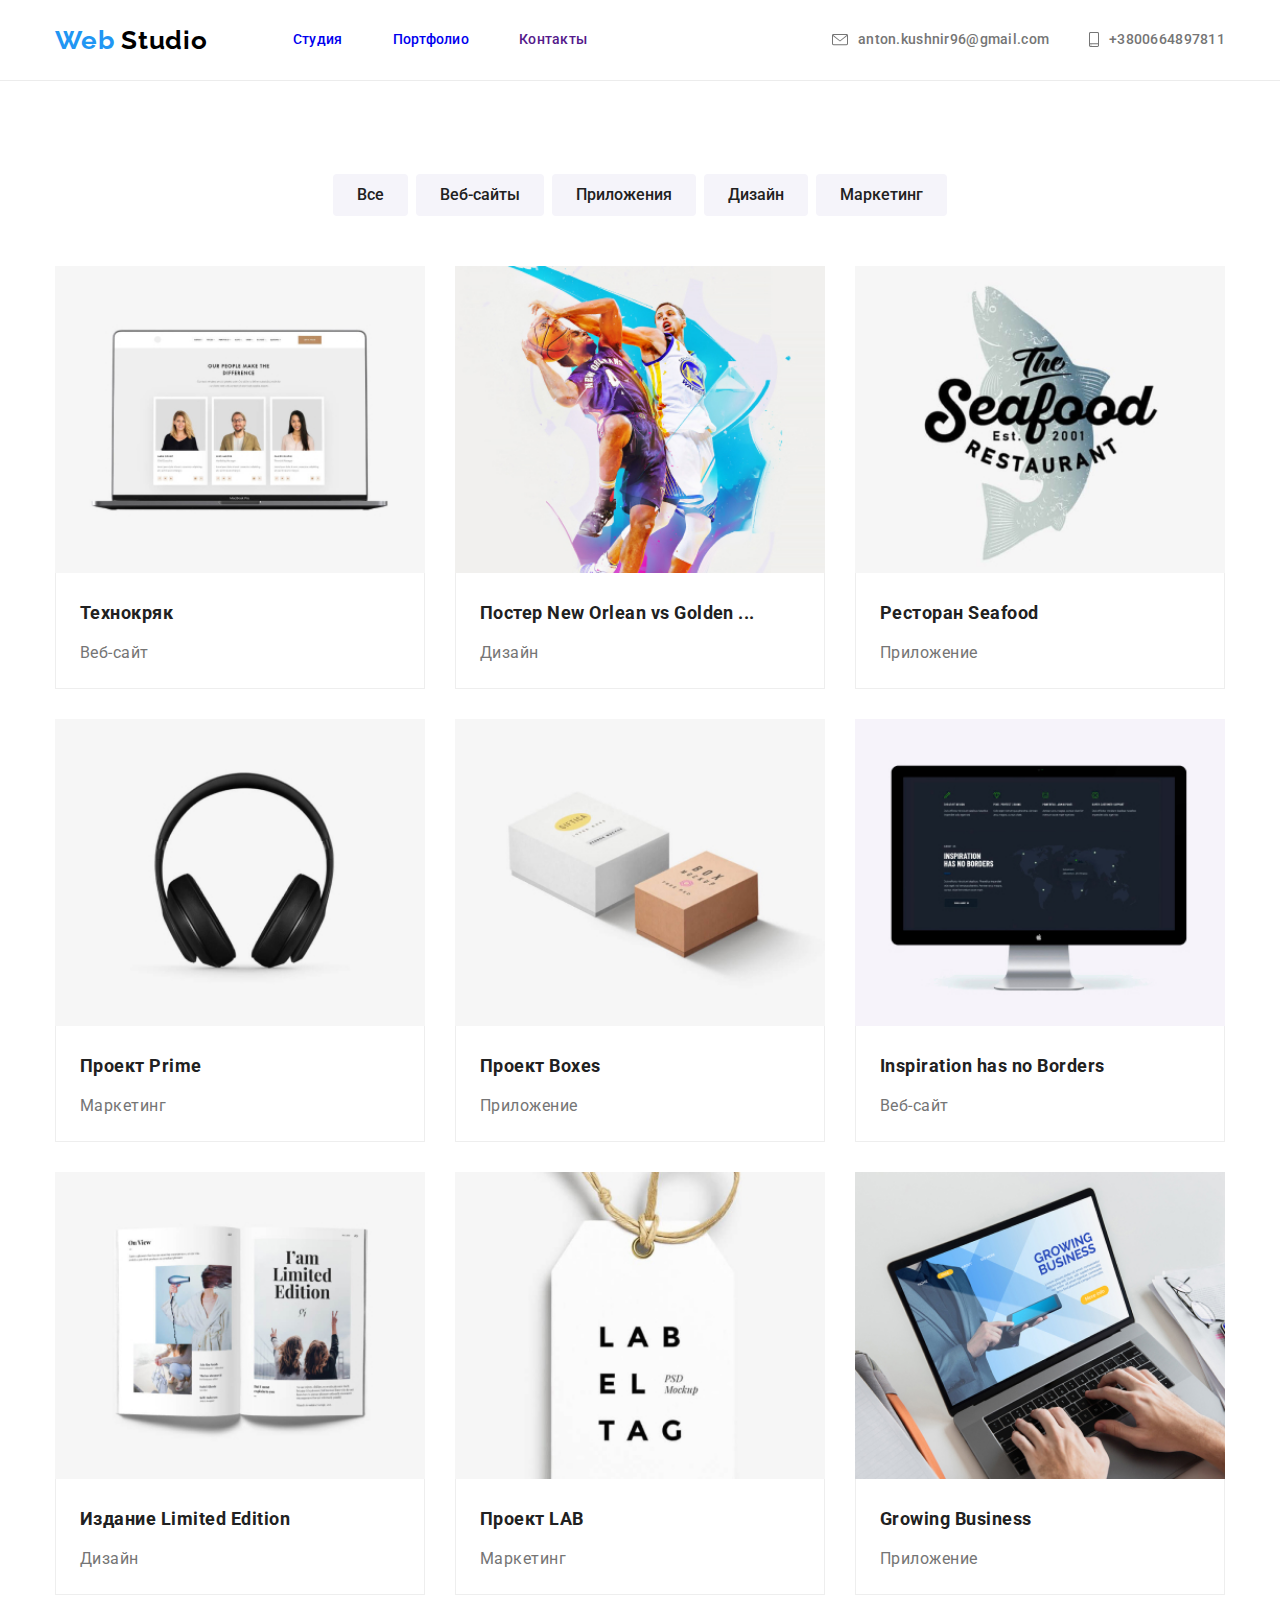
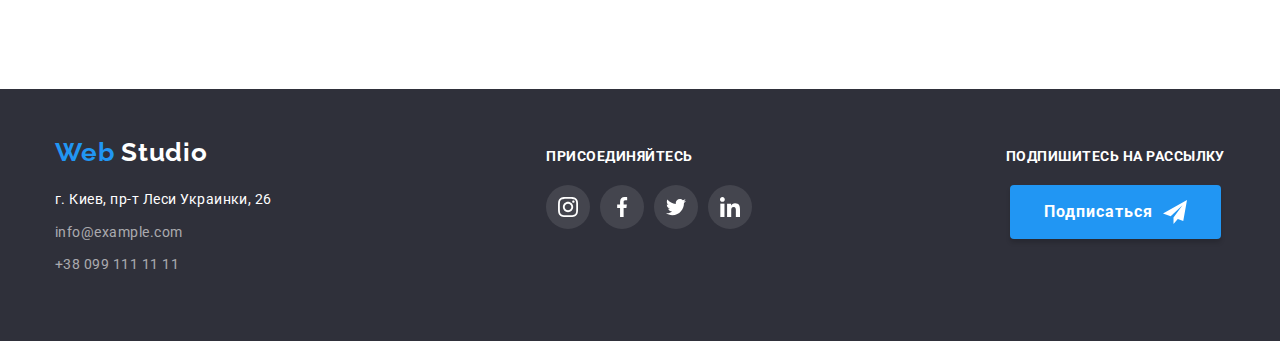
==== commit 0305df3d: "final edit hw4" ====
--- a/portfolio.html
+++ b/portfolio.html
@@ -35,7 +35,7 @@
             <a
               class="header-contacts mail"
               href="mailto:anton.kushnir96@gmail.com"
-              ><svg class="header-contacts-svg" width="16" height="11">
+              ><svg class="header-contacts-svg" width="16" height="12">
                 <use href="./css/sprite.svg#icon-envelope"></use>
               </svg>
               <span class="test">anton.kushnir96@gmail.com</span>
--- a/css/style.css
+++ b/css/style.css
@@ -402,6 +402,8 @@
   border-radius: 4px;
   width: 170px;
   height: 90px;
+  justify-content: center;
+  align-items: center;
 }
 
 .partners {
@@ -422,10 +424,6 @@
 .clients-item:hover .client-svg,
 .clients-item:focus .client-svg {
   fill: var(--hover-color);
-}
-
-.client-svg {
-  margin: auto;
 }
 
 /* ЗАГОЛОВКИ СТРАНИЦЫ */
